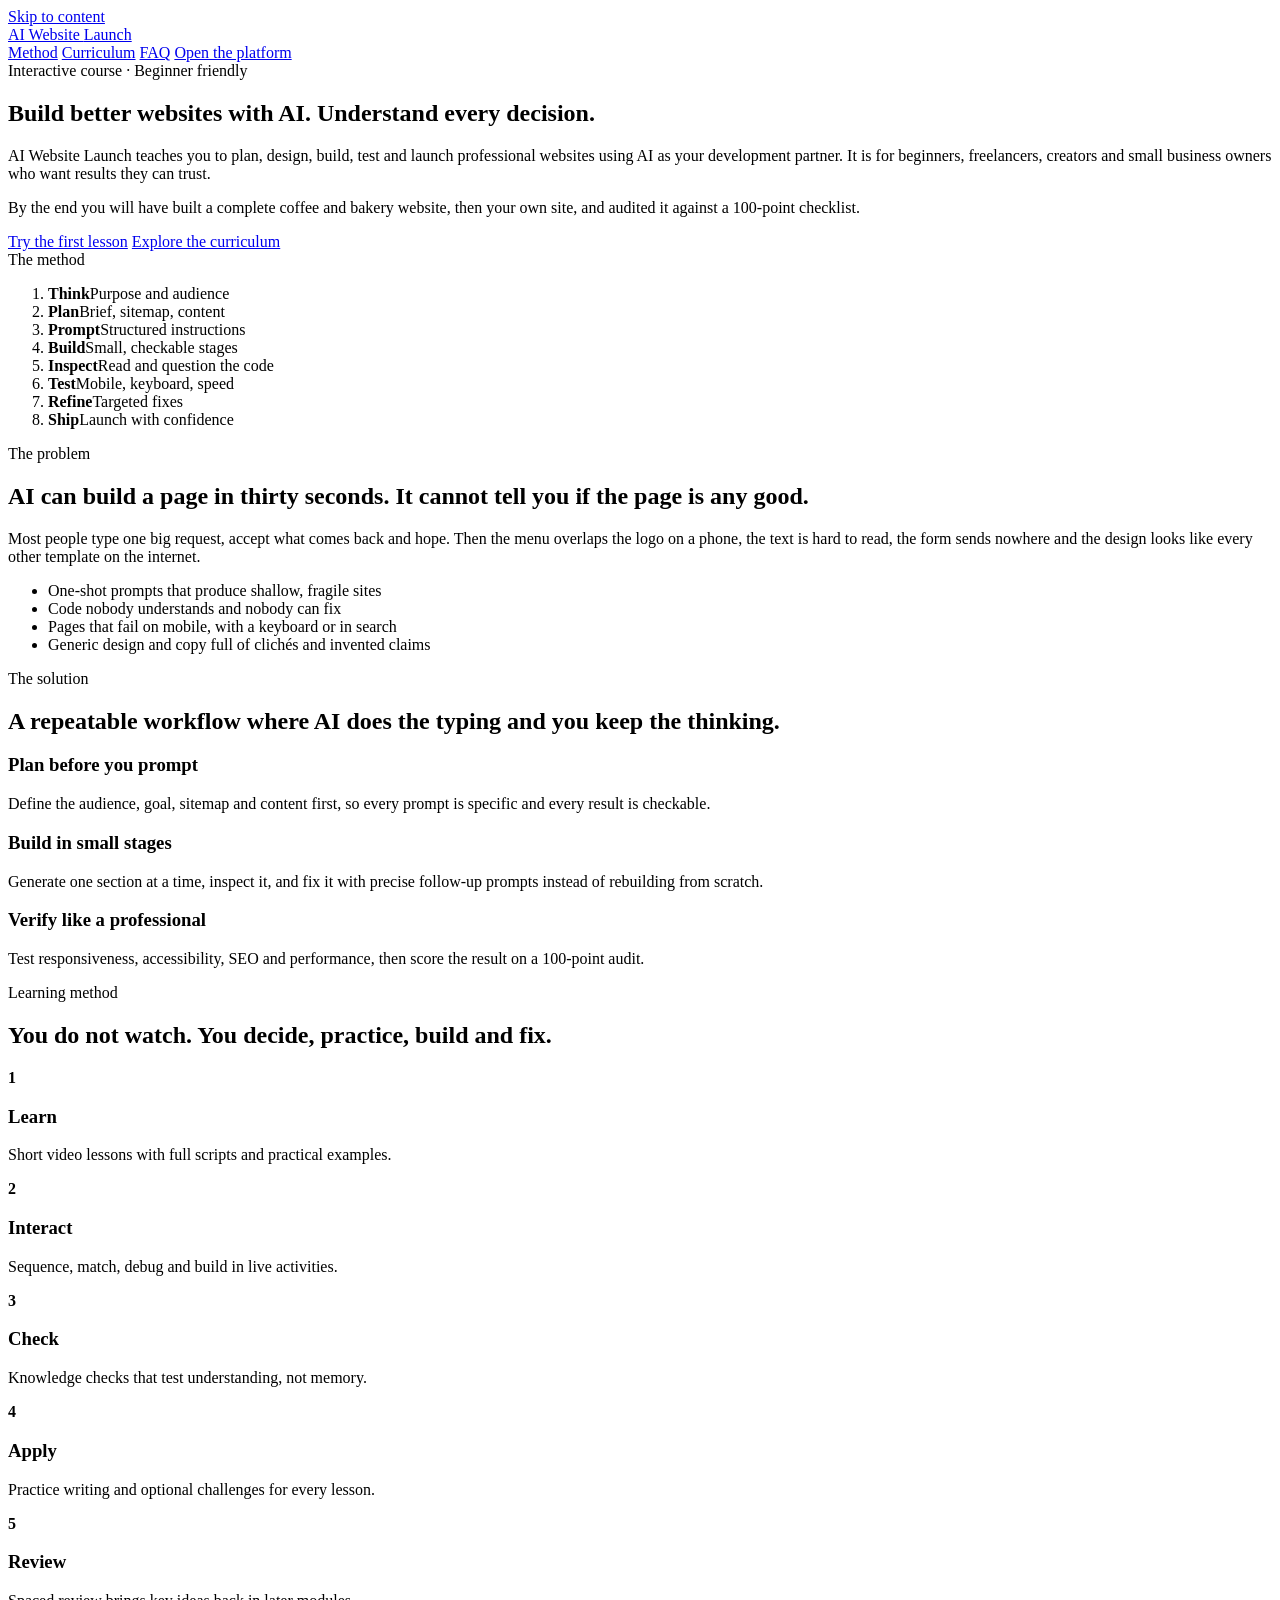
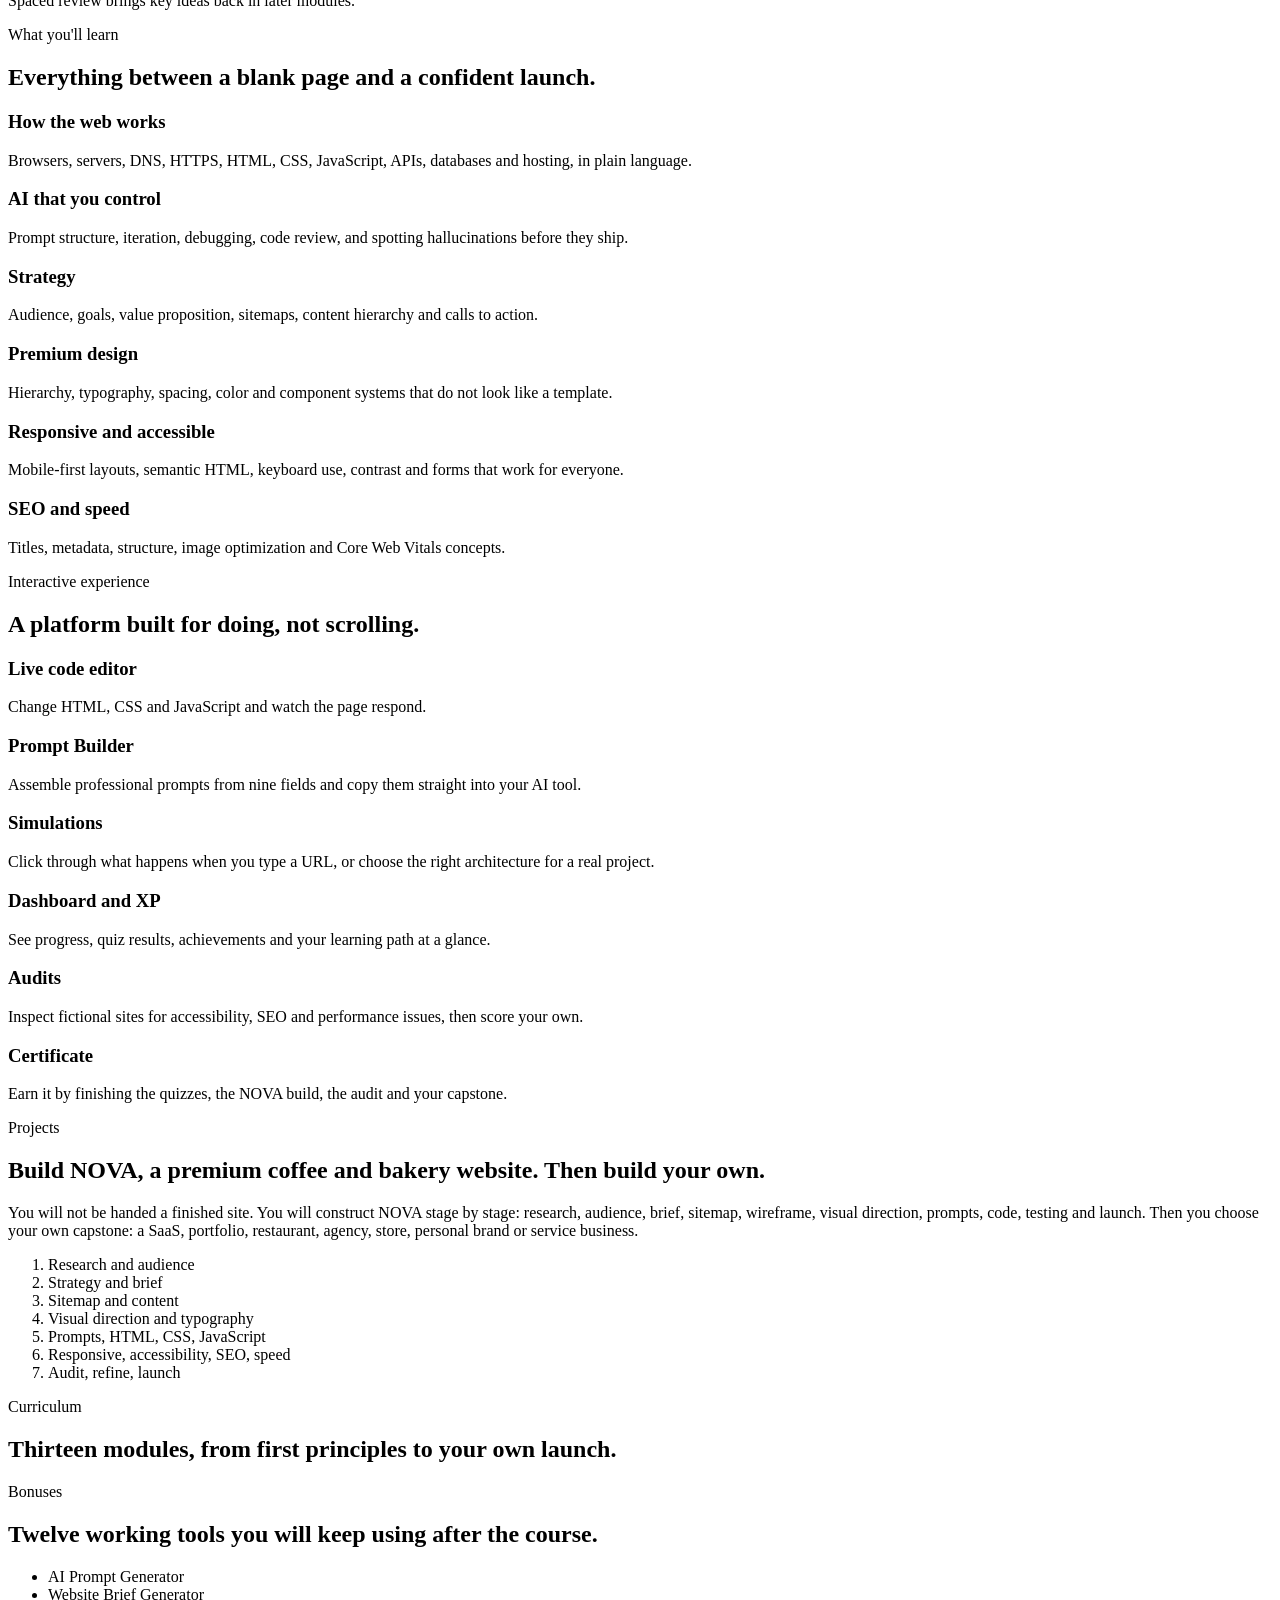
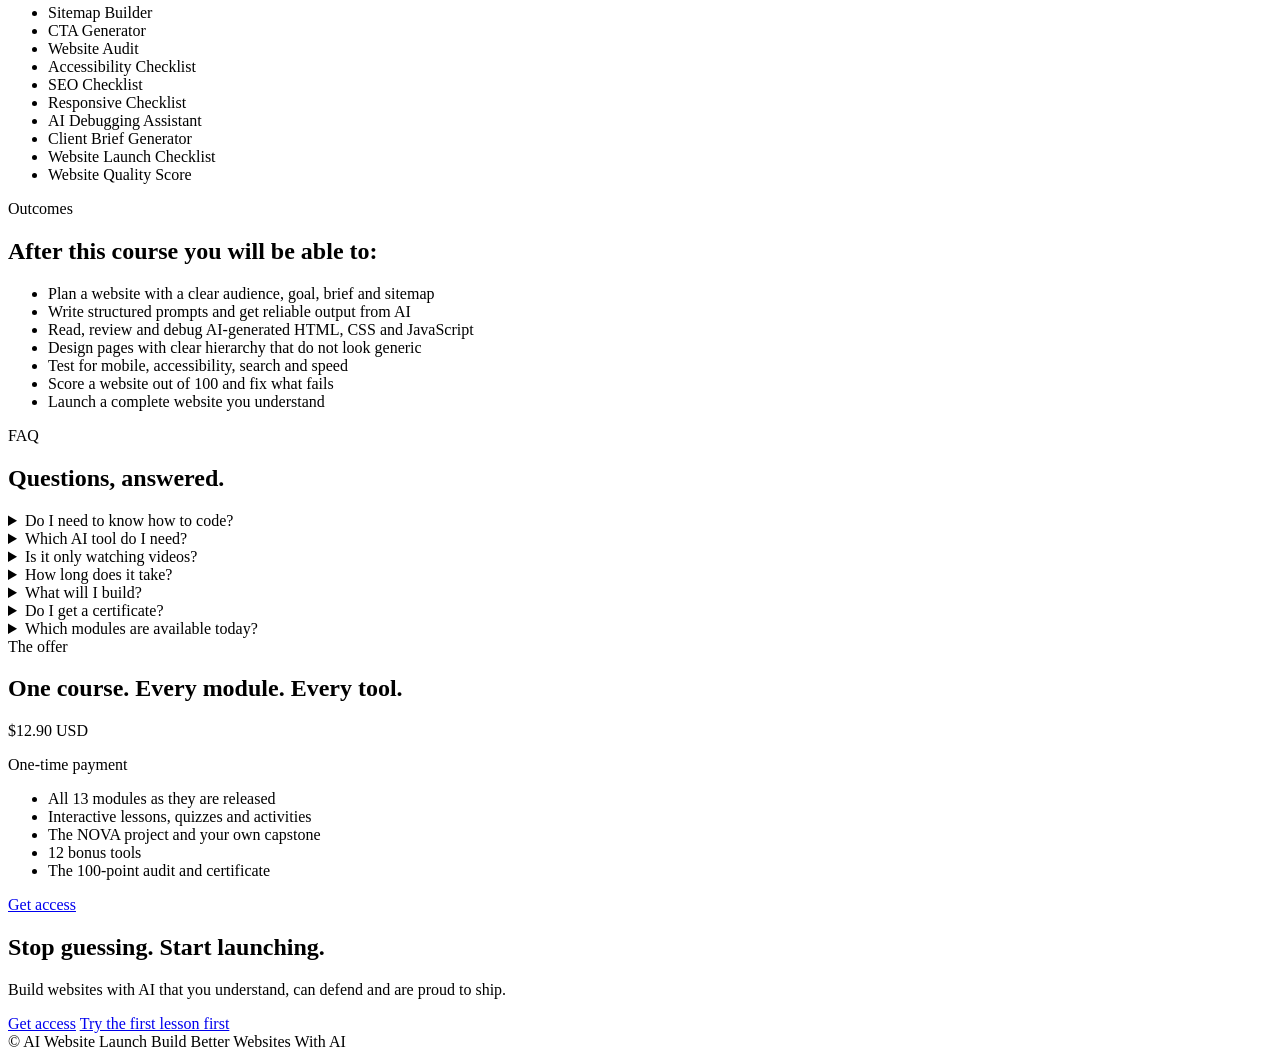
==== index.html @ 51cbdf43 "Add files via upload" ====
<!doctype html>
<html lang="en">
<head>
  <meta charset="utf-8">
  <meta name="viewport" content="width=device-width, initial-scale=1">
  <title>AI Website Launch — Build Better Websites With AI</title>
  <meta name="description" content="An interactive, project-based course that teaches you to plan, design, build, test and launch professional websites using AI as your development partner.">
  <meta property="og:title" content="AI Website Launch — Build Better Websites With AI">
  <meta property="og:description" content="Learn a repeatable method for building real websites with AI. Interactive lessons, quizzes, tools and a capstone project.">
  <meta property="og:type" content="website">
  <link rel="preconnect" href="https://fonts.googleapis.com">
  <link rel="preconnect" href="https://fonts.gstatic.com" crossorigin>
  <link href="https://fonts.googleapis.com/css2?family=Fraunces:opsz,wght@9..144,500;9..144,600;9..144,700&family=Inter:wght@400;500;600;700&family=JetBrains+Mono:wght@400;500&display=swap" rel="stylesheet">
  <link rel="stylesheet" href="css/styles.css">
  <link rel="stylesheet" href="css/landing.css">
</head>
<body>
  <a href="#main" class="sr-only">Skip to content</a>
  <header class="top">
    <div class="wrap bar">
      <a href="#top" class="logo">AI Website <span>Launch</span></a>
      <nav aria-label="Main">
        <a href="#method">Method</a>
        <a href="#curriculum">Curriculum</a>
        <a href="#faq">FAQ</a>
        <a class="btn btn-sm" href="app.html">Open the platform</a>
      </nav>
    </div>
  </header>

  <main id="main">
    <!-- HERO -->
    <section class="hero" id="top">
      <div class="wrap hero-grid">
        <div>
          <span class="eyebrow">Interactive course · Beginner friendly</span>
          <h1>Build better websites with AI. Understand every decision.</h1>
          <p class="lead">AI Website Launch teaches you to plan, design, build, test and launch professional websites using AI as your development partner. It is for beginners, freelancers, creators and small business owners who want results they can trust.</p>
          <p class="built">By the end you will have built a complete coffee and bakery website, then your own site, and audited it against a 100-point checklist.</p>
          <div class="cta-row">
            <a class="btn btn-primary" href="app.html#/lesson/m0l1">Try the first lesson</a>
            <a class="btn" href="#curriculum">Explore the curriculum</a>
          </div>
        </div>
        <aside class="method-card" aria-label="The AI Website Launch method">
          <span class="eyebrow">The method</span>
          <ol>
            <li><b>Think</b><span>Purpose and audience</span></li>
            <li><b>Plan</b><span>Brief, sitemap, content</span></li>
            <li><b>Prompt</b><span>Structured instructions</span></li>
            <li><b>Build</b><span>Small, checkable stages</span></li>
            <li><b>Inspect</b><span>Read and question the code</span></li>
            <li><b>Test</b><span>Mobile, keyboard, speed</span></li>
            <li><b>Refine</b><span>Targeted fixes</span></li>
            <li><b>Ship</b><span>Launch with confidence</span></li>
          </ol>
        </aside>
      </div>
    </section>

    <!-- PROBLEM -->
    <section class="sec alt" id="problem">
      <div class="wrap narrow">
        <span class="eyebrow">The problem</span>
        <h2>AI can build a page in thirty seconds. It cannot tell you if the page is any good.</h2>
        <p>Most people type one big request, accept what comes back and hope. Then the menu overlaps the logo on a phone, the text is hard to read, the form sends nowhere and the design looks like every other template on the internet.</p>
        <ul class="ticks bad">
          <li>One-shot prompts that produce shallow, fragile sites</li>
          <li>Code nobody understands and nobody can fix</li>
          <li>Pages that fail on mobile, with a keyboard or in search</li>
          <li>Generic design and copy full of clichés and invented claims</li>
        </ul>
      </div>
    </section>

    <!-- SOLUTION -->
    <section class="sec" id="solution">
      <div class="wrap">
        <span class="eyebrow">The solution</span>
        <h2>A repeatable workflow where AI does the typing and you keep the thinking.</h2>
        <div class="cols3">
          <article class="card"><h3>Plan before you prompt</h3><p>Define the audience, goal, sitemap and content first, so every prompt is specific and every result is checkable.</p></article>
          <article class="card"><h3>Build in small stages</h3><p>Generate one section at a time, inspect it, and fix it with precise follow-up prompts instead of rebuilding from scratch.</p></article>
          <article class="card"><h3>Verify like a professional</h3><p>Test responsiveness, accessibility, SEO and performance, then score the result on a 100-point audit.</p></article>
        </div>
      </div>
    </section>

    <!-- LEARNING METHOD -->
    <section class="sec alt" id="method">
      <div class="wrap">
        <span class="eyebrow">Learning method</span>
        <h2>You do not watch. You decide, practice, build and fix.</h2>
        <div class="steps">
          <div><b>1</b><h3>Learn</h3><p>Short video lessons with full scripts and practical examples.</p></div>
          <div><b>2</b><h3>Interact</h3><p>Sequence, match, debug and build in live activities.</p></div>
          <div><b>3</b><h3>Check</h3><p>Knowledge checks that test understanding, not memory.</p></div>
          <div><b>4</b><h3>Apply</h3><p>Practice writing and optional challenges for every lesson.</p></div>
          <div><b>5</b><h3>Review</h3><p>Spaced review brings key ideas back in later modules.</p></div>
        </div>
      </div>
    </section>

    <!-- WHAT YOU'LL LEARN -->
    <section class="sec" id="learn">
      <div class="wrap">
        <span class="eyebrow">What you'll learn</span>
        <h2>Everything between a blank page and a confident launch.</h2>
        <div class="cols3 learn">
          <div><h3>How the web works</h3><p>Browsers, servers, DNS, HTTPS, HTML, CSS, JavaScript, APIs, databases and hosting, in plain language.</p></div>
          <div><h3>AI that you control</h3><p>Prompt structure, iteration, debugging, code review, and spotting hallucinations before they ship.</p></div>
          <div><h3>Strategy</h3><p>Audience, goals, value proposition, sitemaps, content hierarchy and calls to action.</p></div>
          <div><h3>Premium design</h3><p>Hierarchy, typography, spacing, color and component systems that do not look like a template.</p></div>
          <div><h3>Responsive and accessible</h3><p>Mobile-first layouts, semantic HTML, keyboard use, contrast and forms that work for everyone.</p></div>
          <div><h3>SEO and speed</h3><p>Titles, metadata, structure, image optimization and Core Web Vitals concepts.</p></div>
        </div>
      </div>
    </section>

    <!-- INTERACTIVE EXPERIENCE -->
    <section class="sec dark" id="interactive">
      <div class="wrap">
        <span class="eyebrow">Interactive experience</span>
        <h2>A platform built for doing, not scrolling.</h2>
        <div class="cols3">
          <div class="dcard"><h3>Live code editor</h3><p>Change HTML, CSS and JavaScript and watch the page respond.</p></div>
          <div class="dcard"><h3>Prompt Builder</h3><p>Assemble professional prompts from nine fields and copy them straight into your AI tool.</p></div>
          <div class="dcard"><h3>Simulations</h3><p>Click through what happens when you type a URL, or choose the right architecture for a real project.</p></div>
          <div class="dcard"><h3>Dashboard and XP</h3><p>See progress, quiz results, achievements and your learning path at a glance.</p></div>
          <div class="dcard"><h3>Audits</h3><p>Inspect fictional sites for accessibility, SEO and performance issues, then score your own.</p></div>
          <div class="dcard"><h3>Certificate</h3><p>Earn it by finishing the quizzes, the NOVA build, the audit and your capstone.</p></div>
        </div>
      </div>
    </section>

    <!-- PROJECTS -->
    <section class="sec" id="projects">
      <div class="wrap two">
        <div>
          <span class="eyebrow">Projects</span>
          <h2>Build NOVA, a premium coffee and bakery website. Then build your own.</h2>
          <p>You will not be handed a finished site. You will construct NOVA stage by stage: research, audience, brief, sitemap, wireframe, visual direction, prompts, code, testing and launch. Then you choose your own capstone: a SaaS, portfolio, restaurant, agency, store, personal brand or service business.</p>
        </div>
        <ol class="flow">
          <li>Research and audience</li><li>Strategy and brief</li><li>Sitemap and content</li><li>Visual direction and typography</li><li>Prompts, HTML, CSS, JavaScript</li><li>Responsive, accessibility, SEO, speed</li><li>Audit, refine, launch</li>
        </ol>
      </div>
    </section>

    <!-- CURRICULUM -->
    <section class="sec alt" id="curriculum">
      <div class="wrap narrow">
        <span class="eyebrow">Curriculum</span>
        <h2>Thirteen modules, from first principles to your own launch.</h2>
        <div id="curriculum-list"></div>
      </div>
    </section>

    <!-- BONUSES -->
    <section class="sec" id="bonuses">
      <div class="wrap">
        <span class="eyebrow">Bonuses</span>
        <h2>Twelve working tools you will keep using after the course.</h2>
        <ul class="chips">
          <li>AI Prompt Generator</li><li>Website Brief Generator</li><li>Sitemap Builder</li><li>CTA Generator</li><li>Website Audit</li><li>Accessibility Checklist</li><li>SEO Checklist</li><li>Responsive Checklist</li><li>AI Debugging Assistant</li><li>Client Brief Generator</li><li>Website Launch Checklist</li><li>Website Quality Score</li>
        </ul>
      </div>
    </section>

    <!-- OUTCOMES -->
    <section class="sec alt" id="outcomes">
      <div class="wrap narrow">
        <span class="eyebrow">Outcomes</span>
        <h2>After this course you will be able to:</h2>
        <ul class="ticks">
          <li>Plan a website with a clear audience, goal, brief and sitemap</li>
          <li>Write structured prompts and get reliable output from AI</li>
          <li>Read, review and debug AI-generated HTML, CSS and JavaScript</li>
          <li>Design pages with clear hierarchy that do not look generic</li>
          <li>Test for mobile, accessibility, search and speed</li>
          <li>Score a website out of 100 and fix what fails</li>
          <li>Launch a complete website you understand</li>
        </ul>
      </div>
    </section>

    <!-- FAQ -->
    <section class="sec" id="faq">
      <div class="wrap narrow">
        <span class="eyebrow">FAQ</span>
        <h2>Questions, answered.</h2>
        <details><summary>Do I need to know how to code?</summary><p>No. The course starts from first principles and explains HTML, CSS and JavaScript in plain language. You will learn enough to read and judge what AI produces.</p></details>
        <details><summary>Which AI tool do I need?</summary><p>The method works with any capable AI assistant. The prompts you build are tool-neutral, and you can copy them into whichever one you prefer.</p></details>
        <details><summary>Is it only watching videos?</summary><p>No. Every lesson includes an interactive activity, a knowledge check, a practice exercise and an optional challenge. A lesson is only complete when you have done the work.</p></details>
        <details><summary>How long does it take?</summary><p>Most lessons take 5 to 10 minutes, plus practice. Work at your own pace. Your progress is saved in your browser.</p></details>
        <details><summary>What will I build?</summary><p>A complete coffee and bakery website called NOVA, step by step, and then a website of your own choice as your capstone project.</p></details>
        <details><summary>Do I get a certificate?</summary><p>Yes. It unlocks after you finish the course, pass the module quizzes, complete the NOVA project, the 100-point audit and your capstone.</p></details>
        <details><summary>Which modules are available today?</summary><p>The platform currently includes Modules 00 to 02 with complete lessons, scripts, activities and quizzes, plus the Prompt Builder, Brief Generator and CTA Generator. Further modules are being released in order.</p></details>
      </div>
    </section>

    <!-- OFFER -->
    <section class="sec offer" id="offer">
      <div class="wrap narrow center">
        <span class="eyebrow">The offer</span>
        <h2>One course. Every module. Every tool.</h2>
        <div class="price-card">
          <div class="price" id="price">$12.90 USD</div>
          <p>One-time payment</p>
          <ul class="ticks">
            <li>All 13 modules as they are released</li>
            <li>Interactive lessons, quizzes and activities</li>
            <li>The NOVA project and your own capstone</li>
            <li>12 bonus tools</li>
            <li>The 100-point audit and certificate</li>
          </ul>
          <a class="btn btn-primary checkout" href="#" data-checkout>Get access</a>
        </div>
      </div>
    </section>

    <!-- FINAL CTA -->
    <section class="sec final">
      <div class="wrap narrow center">
        <h2>Stop guessing. Start launching.</h2>
        <p>Build websites with AI that you understand, can defend and are proud to ship.</p>
        <div class="cta-row center">
          <a class="btn btn-primary" href="#" data-checkout>Get access</a>
          <a class="btn" href="app.html#/lesson/m0l1">Try the first lesson first</a>
        </div>
      </div>
    </section>
  </main>

  <footer class="foot">
    <div class="wrap">
      <span>© <span id="yr"></span> AI Website Launch</span>
      <span>Build Better Websites With AI</span>
    </div>
  </footer>

  <script src="js/config.js"></script>
  <script src="js/curriculum.js"></script>
  <script src="js/landing.js"></script>
</body>
</html>
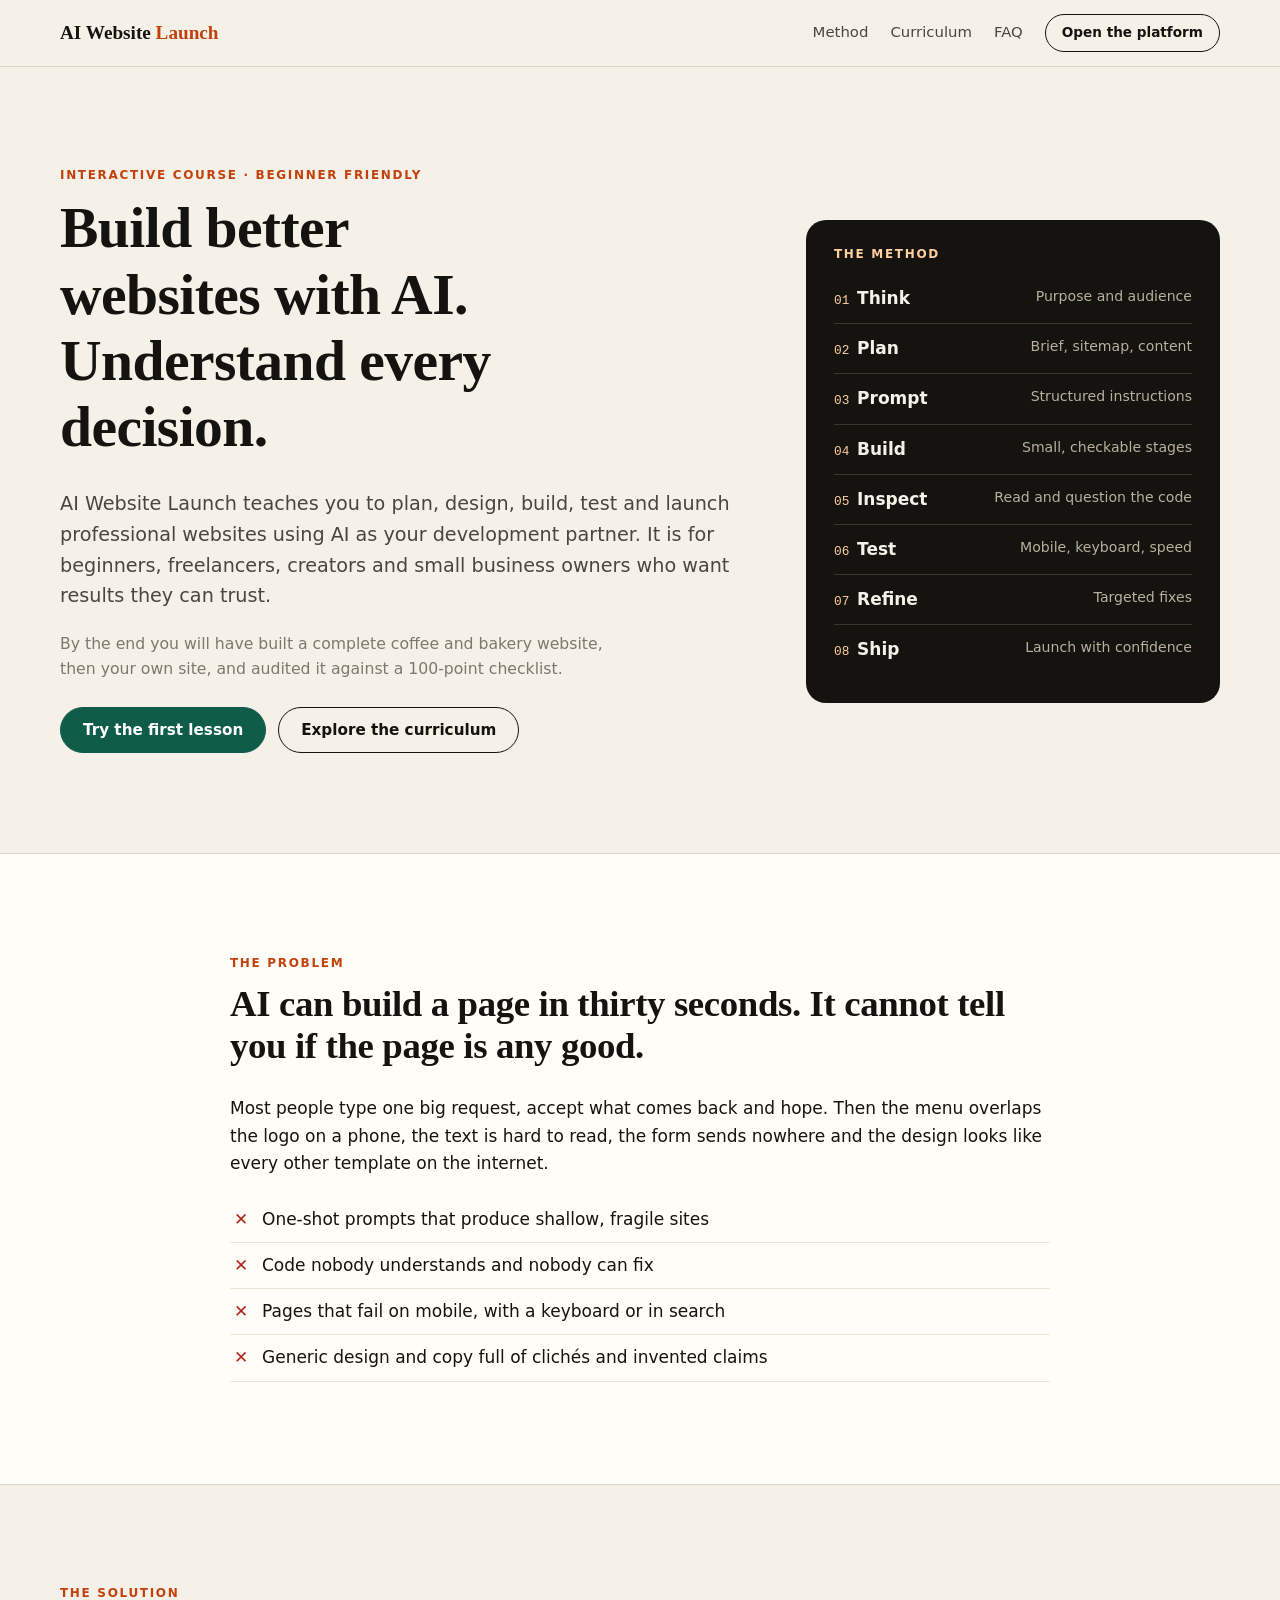
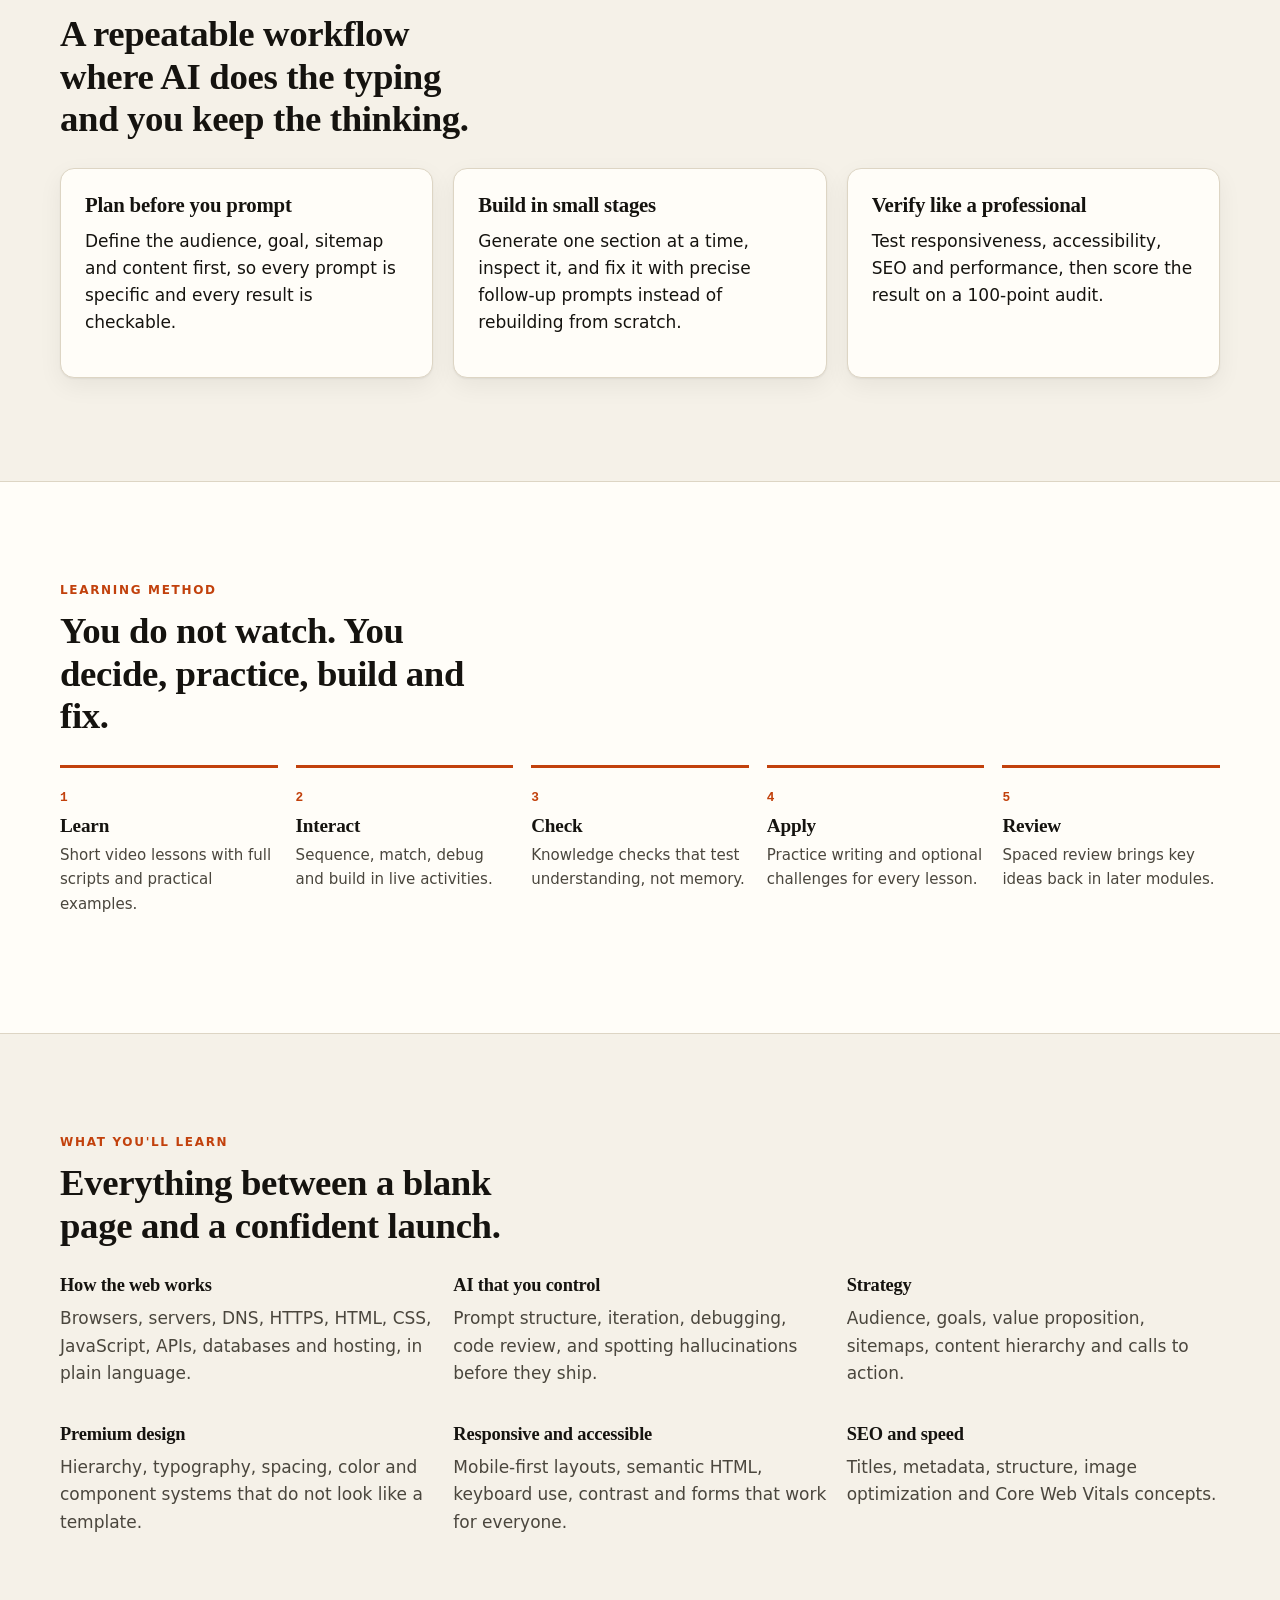
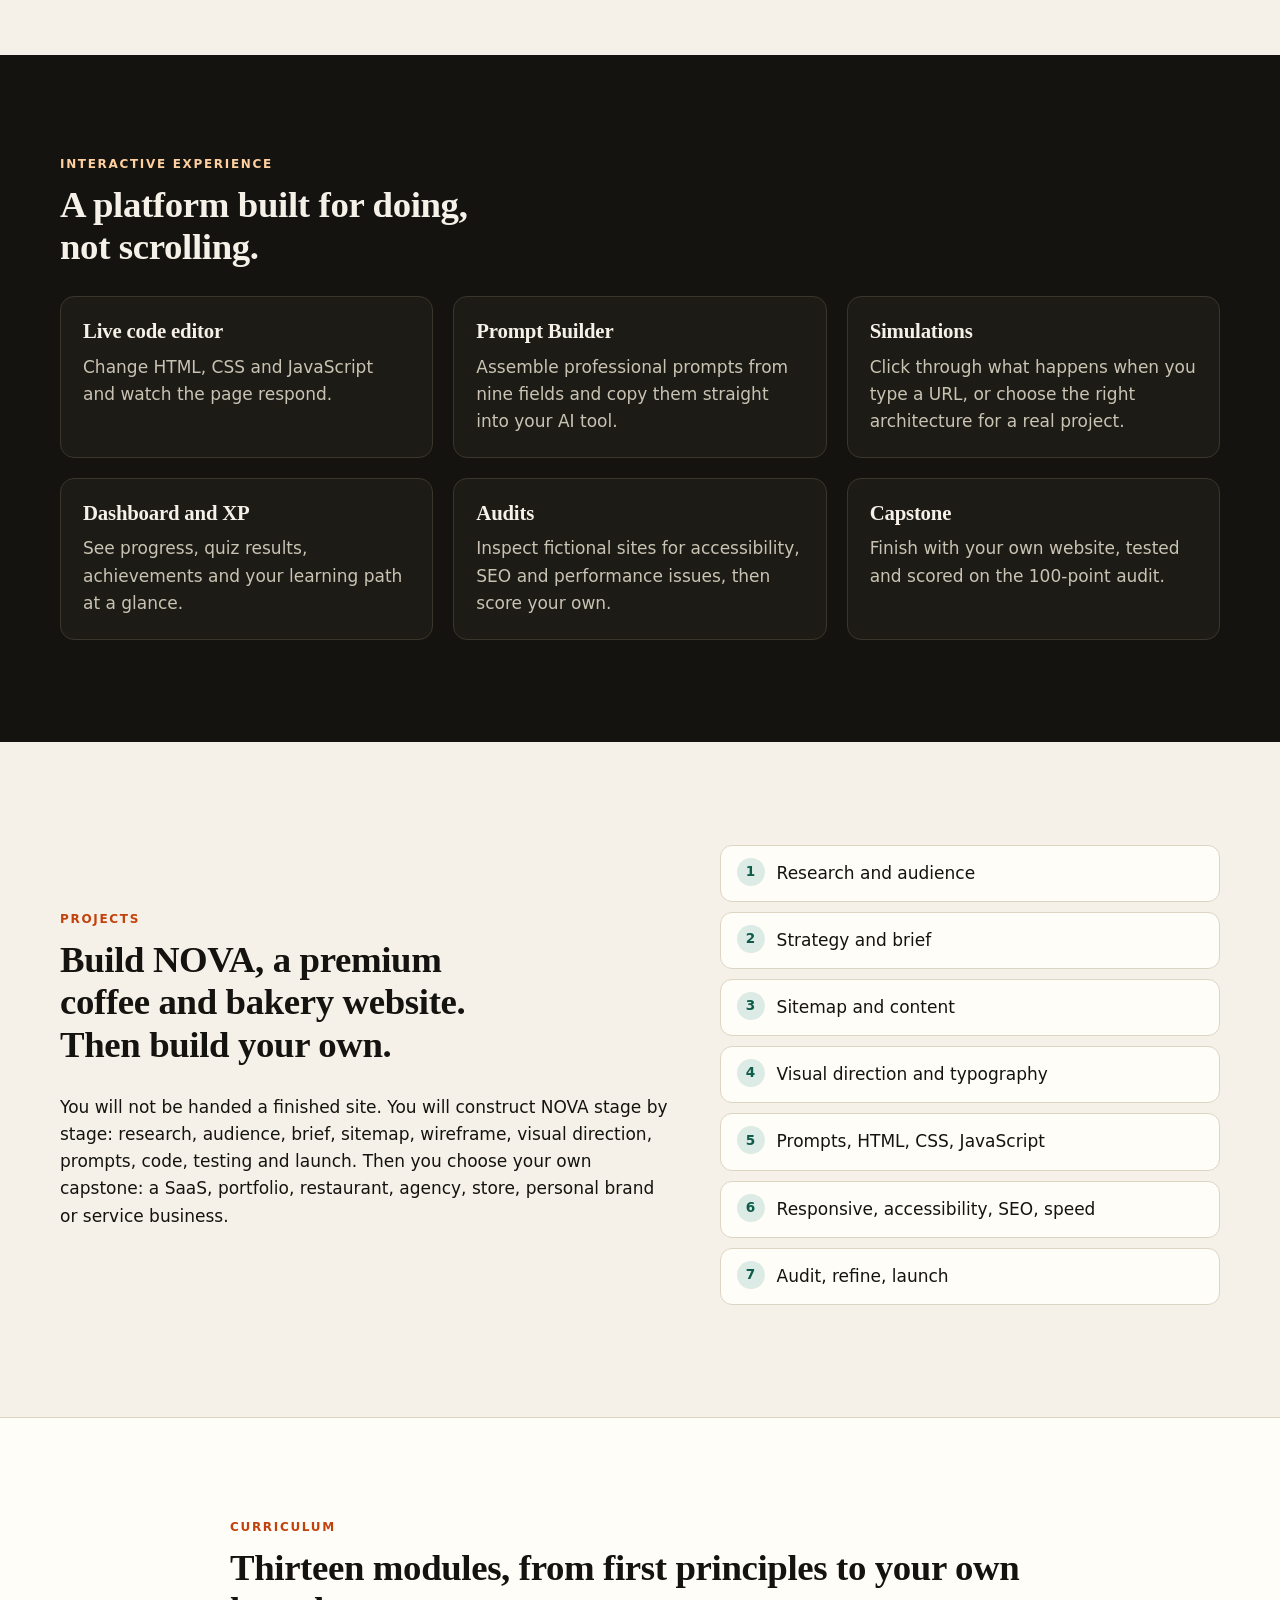
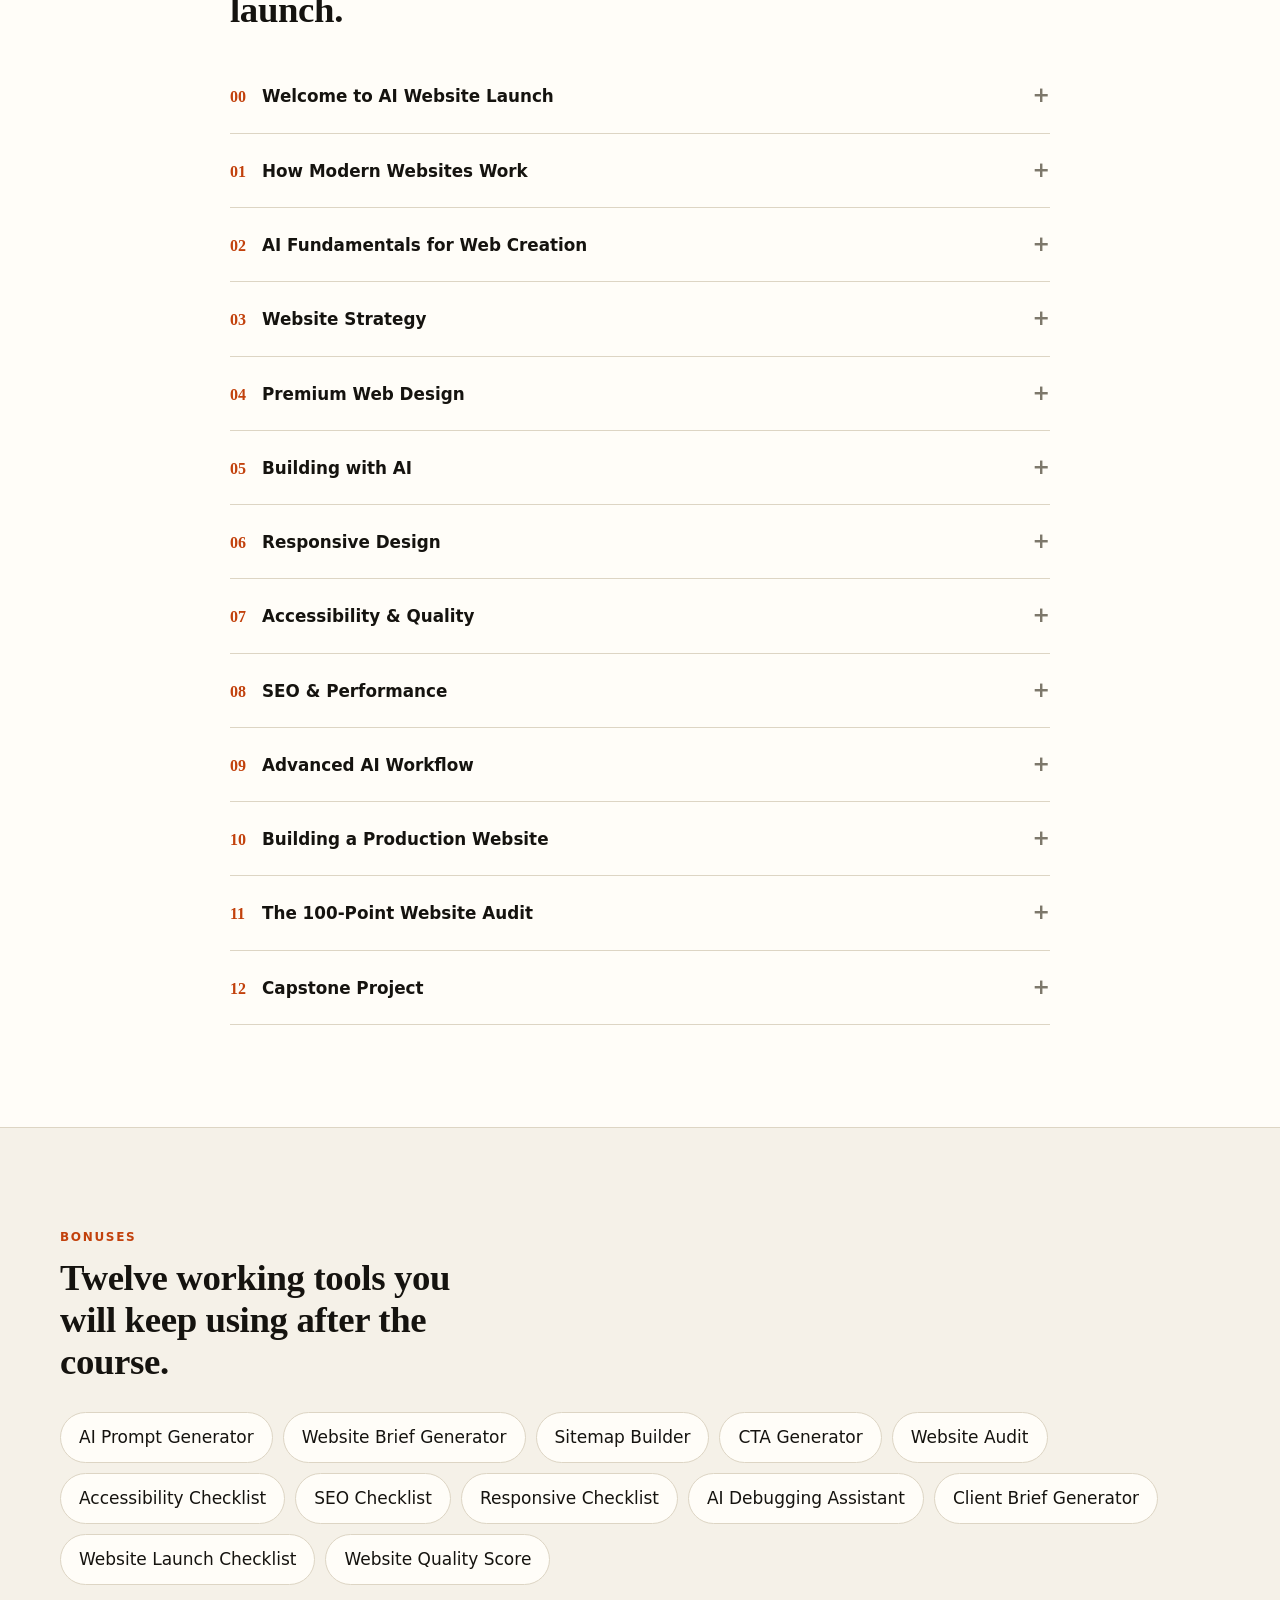
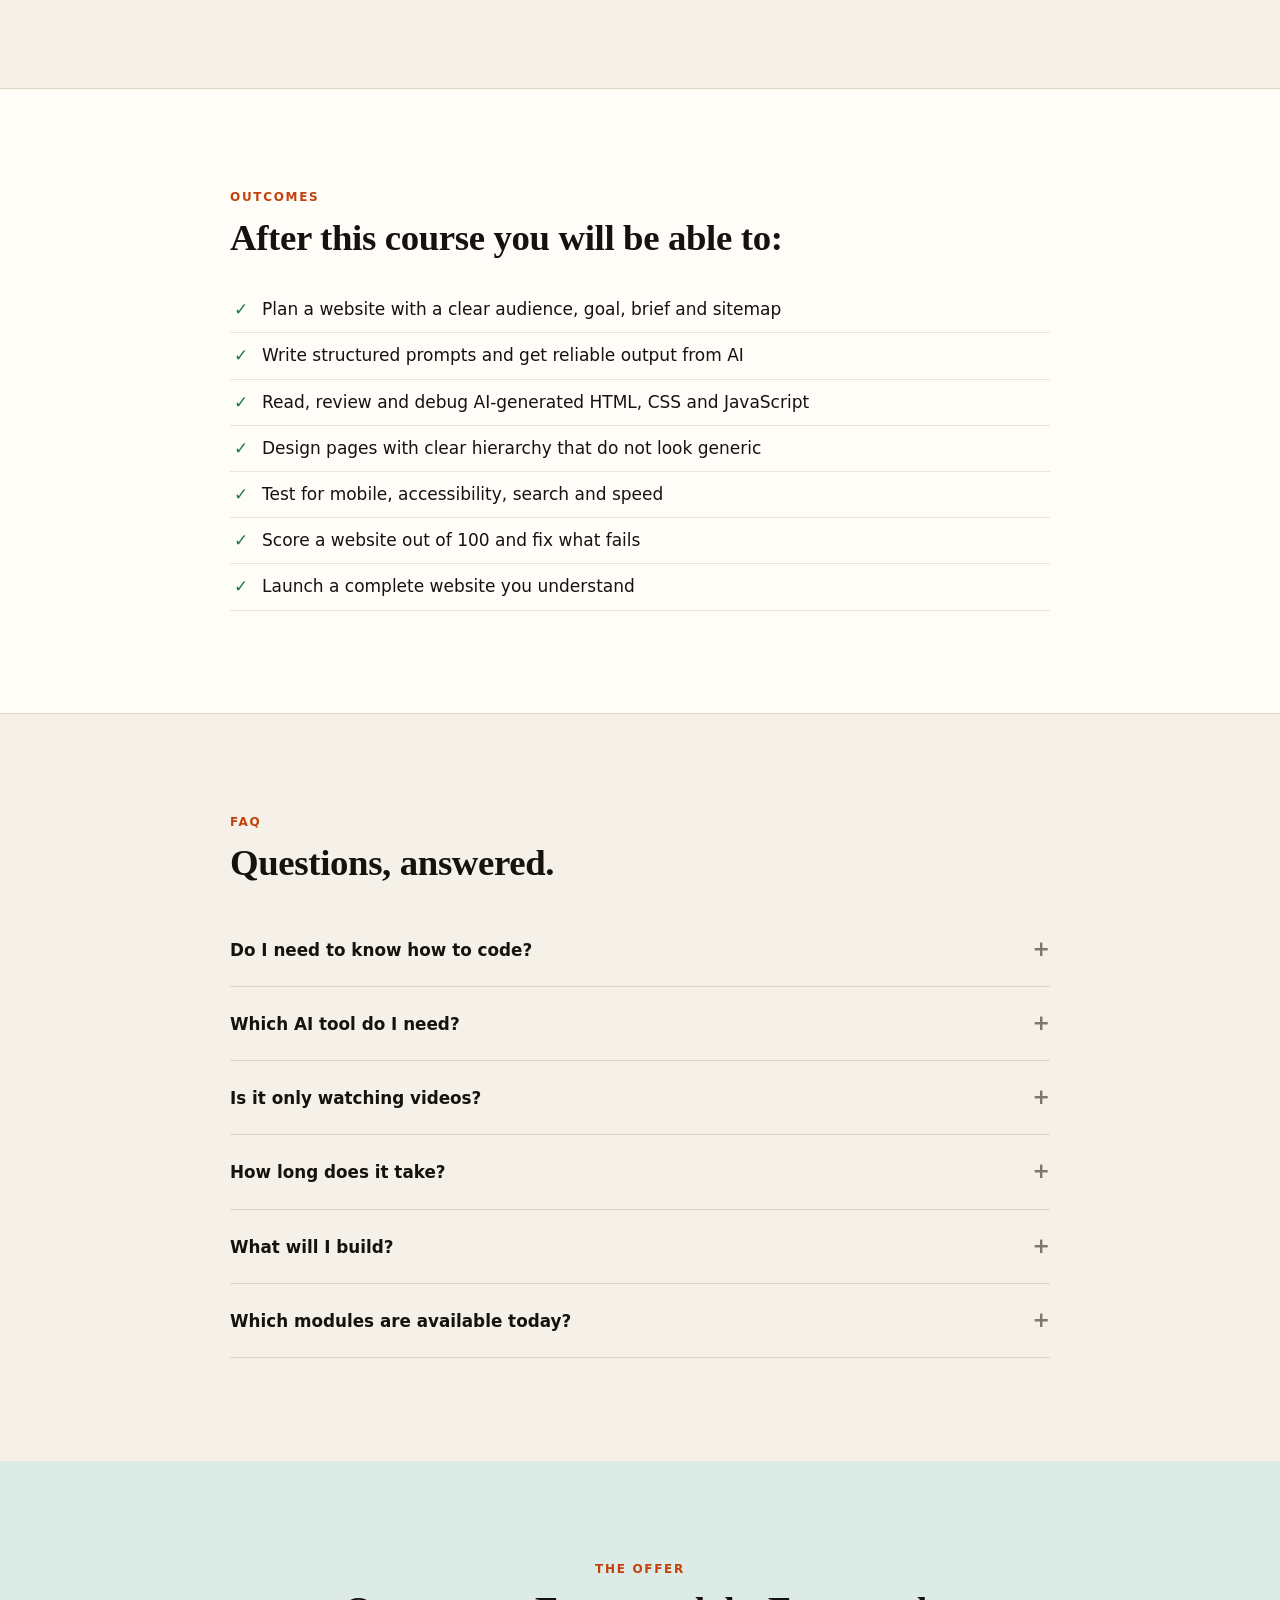
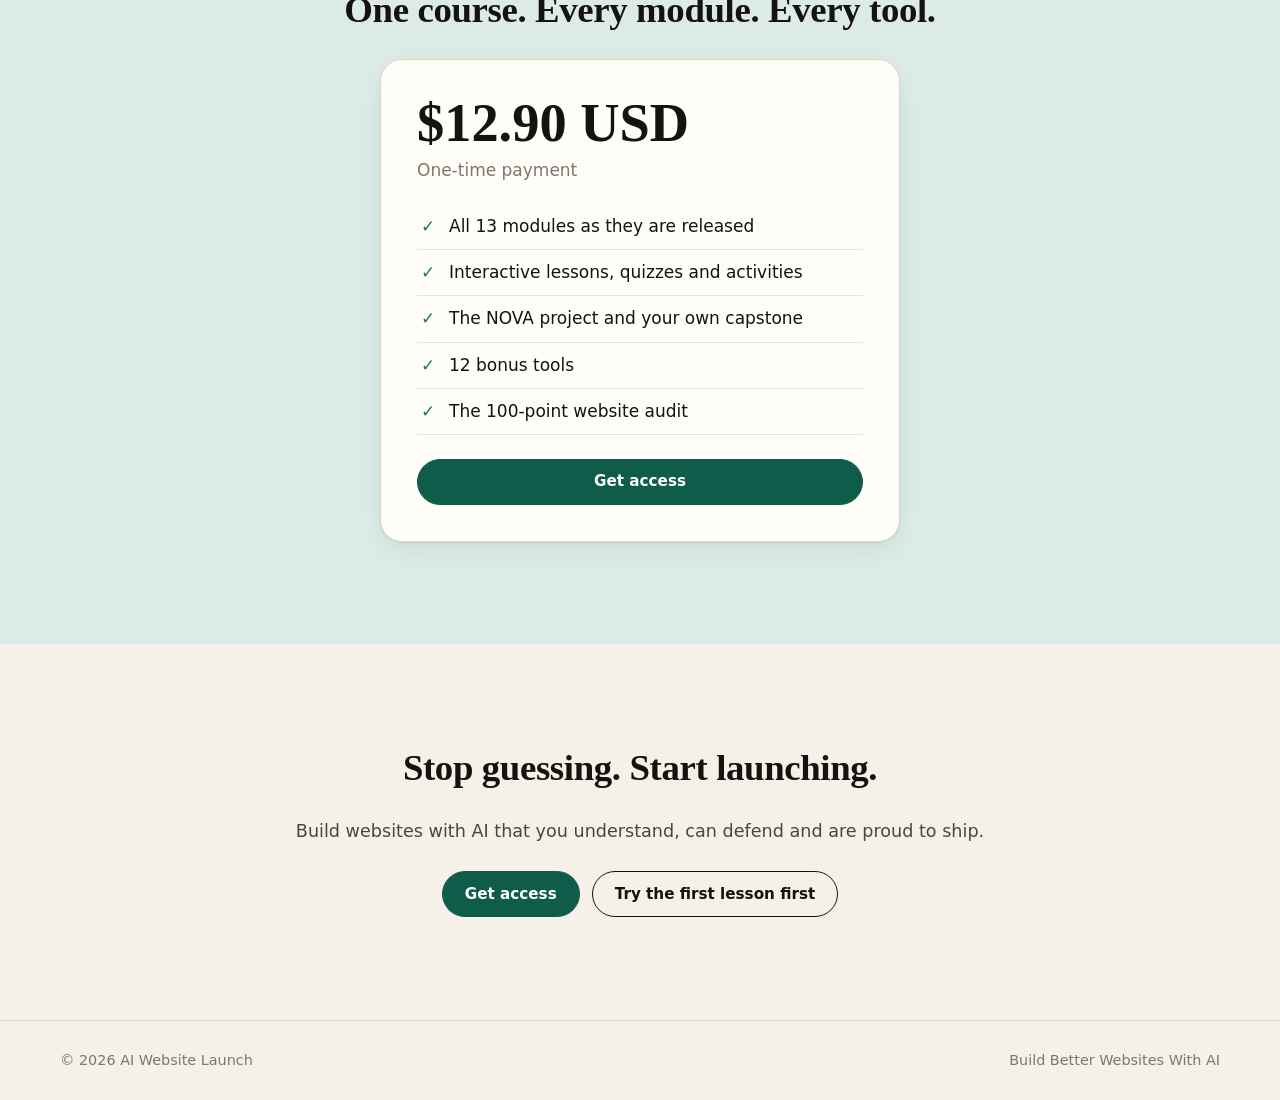
==== commit 81166f8e: "Add files via upload" ====
--- a/index.html
+++ b/index.html
@@ -128,7 +128,7 @@
           <div class="dcard"><h3>Simulations</h3><p>Click through what happens when you type a URL, or choose the right architecture for a real project.</p></div>
           <div class="dcard"><h3>Dashboard and XP</h3><p>See progress, quiz results, achievements and your learning path at a glance.</p></div>
           <div class="dcard"><h3>Audits</h3><p>Inspect fictional sites for accessibility, SEO and performance issues, then score your own.</p></div>
-          <div class="dcard"><h3>Certificate</h3><p>Earn it by finishing the quizzes, the NOVA build, the audit and your capstone.</p></div>
+          <div class="dcard"><h3>Capstone</h3><p>Finish with your own website, tested and scored on the 100-point audit.</p></div>
         </div>
       </div>
     </section>
@@ -194,7 +194,6 @@
         <details><summary>Is it only watching videos?</summary><p>No. Every lesson includes an interactive activity, a knowledge check, a practice exercise and an optional challenge. A lesson is only complete when you have done the work.</p></details>
         <details><summary>How long does it take?</summary><p>Most lessons take 5 to 10 minutes, plus practice. Work at your own pace. Your progress is saved in your browser.</p></details>
         <details><summary>What will I build?</summary><p>A complete coffee and bakery website called NOVA, step by step, and then a website of your own choice as your capstone project.</p></details>
-        <details><summary>Do I get a certificate?</summary><p>Yes. It unlocks after you finish the course, pass the module quizzes, complete the NOVA project, the 100-point audit and your capstone.</p></details>
         <details><summary>Which modules are available today?</summary><p>The platform currently includes Modules 00 to 02 with complete lessons, scripts, activities and quizzes, plus the Prompt Builder, Brief Generator and CTA Generator. Further modules are being released in order.</p></details>
       </div>
     </section>
@@ -212,7 +211,7 @@
             <li>Interactive lessons, quizzes and activities</li>
             <li>The NOVA project and your own capstone</li>
             <li>12 bonus tools</li>
-            <li>The 100-point audit and certificate</li>
+            <li>The 100-point website audit</li>
           </ul>
           <a class="btn btn-primary checkout" href="#" data-checkout>Get access</a>
         </div>
--- a/css/styles.css
+++ b/css/styles.css
@@ -0,0 +1,76 @@
+/* AI Website Launch — shared design tokens and base styles */
+:root {
+  --ink: #15130f;
+  --ink-2: #4a463d;
+  --ink-3: #7d786b;
+  --paper: #f5f1e8;
+  --card: #fffdf8;
+  --line: #ddd5c4;
+  --line-2: #ebe5d6;
+  --accent: #0f5c4a;
+  --accent-ink: #ffffff;
+  --accent-soft: #dcebe5;
+  --warm: #c2410c;
+  --warm-soft: #f9e2d4;
+  --good: #1f7a4d;
+  --good-soft: #dcefe3;
+  --bad: #b3261e;
+  --bad-soft: #f8dcd8;
+  --radius: 14px;
+  --radius-sm: 8px;
+  --shadow: 0 1px 2px rgba(21,19,15,.06), 0 8px 24px rgba(21,19,15,.06);
+  --serif: "Fraunces", "Iowan Old Style", Georgia, serif;
+  --sans: "Inter", system-ui, -apple-system, "Segoe UI", Roboto, sans-serif;
+  --mono: "JetBrains Mono", ui-monospace, SFMono-Regular, Menlo, monospace;
+}
+@media (prefers-color-scheme: dark) {
+  :root:not([data-theme="light"]) {
+    --ink: #f2eee4; --ink-2: #c9c3b3; --ink-3: #958f7f;
+    --paper: #14130f; --card: #1d1b16; --line: #3a362c; --line-2: #2a271f;
+    --accent: #4fb596; --accent-ink: #0b1a15; --accent-soft: #173a30;
+    --warm: #f08a55; --warm-soft: #3b2417;
+    --good: #5cc18b; --good-soft: #17301f;
+    --bad: #f08278; --bad-soft: #3b1a17;
+    --shadow: 0 1px 2px rgba(0,0,0,.4), 0 8px 24px rgba(0,0,0,.35);
+  }
+}
+*, *::before, *::after { box-sizing: border-box; }
+html { -webkit-text-size-adjust: 100%; scroll-behavior: smooth; }
+body {
+  margin: 0; background: var(--paper); color: var(--ink);
+  font-family: var(--sans); font-size: 17px; line-height: 1.6;
+  -webkit-font-smoothing: antialiased;
+}
+img, svg { max-width: 100%; }
+h1, h2, h3, h4 { font-family: var(--serif); line-height: 1.15; letter-spacing: -0.01em; margin: 0 0 .5em; font-weight: 600; }
+h1 { font-size: clamp(2rem, 4vw + 1rem, 3.6rem); }
+h2 { font-size: clamp(1.5rem, 2vw + 1rem, 2.3rem); }
+h3 { font-size: 1.3rem; }
+h4 { font-size: 1.05rem; }
+p { margin: 0 0 1em; }
+a { color: var(--accent); text-underline-offset: 3px; }
+code { font-family: var(--mono); font-size: .88em; background: var(--line-2); padding: .12em .4em; border-radius: 5px; }
+pre {
+  font-family: var(--mono); font-size: .86rem; line-height: 1.55; background: #1b1914; color: #f2eee4;
+  padding: 16px 18px; border-radius: var(--radius-sm); overflow-x: auto; margin: 0 0 1em;
+}
+pre code { background: none; padding: 0; color: inherit; font-size: inherit; }
+:focus-visible { outline: 3px solid var(--warm); outline-offset: 2px; border-radius: 4px; }
+.sr-only { position: absolute; width: 1px; height: 1px; overflow: hidden; clip: rect(0 0 0 0); white-space: nowrap; }
+
+.btn {
+  display: inline-flex; align-items: center; justify-content: center; gap: .5em;
+  font: 600 .95rem/1 var(--sans); padding: 14px 22px; min-height: 46px;
+  border-radius: 999px; border: 1.5px solid var(--ink); background: transparent; color: var(--ink);
+  cursor: pointer; text-decoration: none; transition: transform .15s ease, background .15s ease, color .15s ease;
+}
+.btn:hover { transform: translateY(-1px); }
+.btn:disabled { opacity: .45; cursor: not-allowed; transform: none; }
+.btn-primary { background: var(--accent); border-color: var(--accent); color: var(--accent-ink); }
+.btn-dark { background: var(--ink); color: var(--paper); }
+.btn-sm { padding: 9px 16px; min-height: 38px; font-size: .85rem; }
+.eyebrow { font: 600 .75rem/1 var(--sans); letter-spacing: .14em; text-transform: uppercase; color: var(--warm); margin-bottom: 14px; display: block; }
+
+@media (prefers-reduced-motion: reduce) {
+  * { animation: none !important; transition: none !important; scroll-behavior: auto !important; }
+}
--- a/css/landing.css
+++ b/css/landing.css
@@ -0,0 +1,83 @@
+.wrap { width: min(1160px, 100% - 40px); margin-inline: auto; }
+.wrap.narrow { width: min(820px, 100% - 40px); }
+.wrap.two { display: grid; grid-template-columns: 1.1fr .9fr; gap: 48px; align-items: center; }
+.center { text-align: center; }
+.top { position: sticky; top: 0; z-index: 30; background: color-mix(in srgb, var(--paper) 92%, transparent); backdrop-filter: blur(8px); border-bottom: 1px solid var(--line); }
+.top .bar { display: flex; justify-content: space-between; align-items: center; height: 66px; }
+.logo { font-family: var(--serif); font-weight: 700; font-size: 1.2rem; color: var(--ink); text-decoration: none; }
+.logo span { color: var(--warm); }
+.top nav { display: flex; align-items: center; gap: 22px; }
+.top nav a:not(.btn) { color: var(--ink-2); text-decoration: none; font-size: .93rem; font-weight: 500; }
+.top nav a:not(.btn):hover { color: var(--ink); }
+.hero { padding: clamp(48px, 8vw, 110px) 0 clamp(56px, 8vw, 100px); }
+.hero-grid { display: grid; grid-template-columns: 1.25fr .75fr; gap: 56px; align-items: center; }
+.hero h1 { max-width: 15ch; }
+.lead { font-size: 1.2rem; color: var(--ink-2); max-width: 56ch; }
+.built { color: var(--ink-3); max-width: 56ch; font-size: .98rem; }
+.cta-row { display: flex; flex-wrap: wrap; gap: 12px; margin-top: 26px; }
+.cta-row.center { justify-content: center; }
+.method-card { background: var(--ink); color: var(--paper); border-radius: 20px; padding: 28px; }
+.method-card .eyebrow { color: #ffcf9f; }
+.method-card ol { list-style: none; margin: 0; padding: 0; counter-reset: m; }
+.method-card li { display: flex; justify-content: space-between; gap: 12px; padding: 11px 0; border-bottom: 1px solid #3a362c; counter-increment: m; }
+.method-card li:last-child { border: 0; }
+.method-card li b::before { content: counter(m, decimal-leading-zero) "  "; color: #ffcf9f; font: 500 .8rem var(--mono); }
+.method-card li span { color: #b8b19d; font-size: .88rem; text-align: right; }
+.sec { padding: clamp(56px, 8vw, 104px) 0; }
+.sec.alt { background: var(--card); border-block: 1px solid var(--line); }
+.sec.dark { background: var(--ink); color: var(--paper); }
+.sec.dark h2, .sec.dark h3 { color: var(--paper); }
+.sec.dark .eyebrow { color: #ffcf9f; }
+.sec h2 { max-width: 24ch; margin-bottom: 28px; }
+.wrap.narrow h2 { max-width: none; }
+.cols3 { display: grid; grid-template-columns: repeat(3, 1fr); gap: 20px; }
+.card { background: var(--card); border: 1px solid var(--line); border-radius: var(--radius); padding: 24px; box-shadow: var(--shadow); }
+.alt .card { background: var(--paper); }
+.dcard { border: 1px solid #3a362c; border-radius: var(--radius); padding: 22px; background: #1d1b16; }
+.dcard p { color: #c9c3b3; margin: 0; }
+.learn h3 { font-size: 1.15rem; }
+.learn p { color: var(--ink-2); }
+.steps { display: grid; grid-template-columns: repeat(5, 1fr); gap: 18px; }
+.steps > div { border-top: 3px solid var(--warm); padding-top: 14px; }
+.steps b { font: 600 .8rem var(--mono); color: var(--warm); }
+.steps h3 { font-size: 1.2rem; margin: 6px 0; }
+.steps p { color: var(--ink-2); font-size: .94rem; }
+.ticks { list-style: none; padding: 0; margin: 20px 0 0; }
+.ticks li { padding: 9px 0 9px 32px; position: relative; border-bottom: 1px solid var(--line-2); }
+.ticks li::before { content: "✓"; position: absolute; left: 4px; color: var(--good); font-weight: 700; }
+.ticks.bad li::before { content: "✕"; color: var(--bad); }
+.flow { list-style: none; counter-reset: f; margin: 0; padding: 0; }
+.flow li { counter-increment: f; padding: 14px 16px 14px 56px; position: relative; background: var(--card); border: 1px solid var(--line); border-radius: 12px; margin-bottom: 10px; font-weight: 500; }
+.flow li::before { content: counter(f); position: absolute; left: 16px; top: 12px; width: 28px; height: 28px; border-radius: 50%; background: var(--accent-soft); color: var(--accent); display: grid; place-items: center; font-weight: 700; font-size: .85rem; }
+details { border-bottom: 1px solid var(--line); padding: 4px 0; }
+details summary { cursor: pointer; padding: 16px 0; font-weight: 600; font-size: 1.05rem; display: flex; gap: 16px; align-items: baseline; list-style: none; }
+details summary::-webkit-details-marker { display: none; }
+details summary::after { content: "+"; margin-left: auto; color: var(--ink-3); font-size: 1.3rem; }
+details[open] summary::after { content: "–"; }
+details p { color: var(--ink-2); margin: 0 0 16px; max-width: 64ch; }
+.mn { font: 600 1rem var(--serif); color: var(--warm); min-width: 2ch; }
+.chips { list-style: none; padding: 0; margin: 0; display: flex; flex-wrap: wrap; gap: 10px; }
+.chips li { border: 1px solid var(--line); background: var(--card); padding: 11px 18px; border-radius: 999px; font-weight: 500; }
+.offer { background: var(--accent-soft); }
+.price-card { background: var(--card); border: 1px solid var(--line); border-radius: 22px; padding: 36px; box-shadow: var(--shadow); text-align: left; max-width: 520px; margin: 0 auto; }
+.price { font-family: var(--serif); font-size: 3.4rem; font-weight: 600; line-height: 1; }
+.price-card > p { color: var(--ink-3); margin: 6px 0 0; }
+.price-card .btn { width: 100%; margin-top: 24px; }
+.final h2 { max-width: none; }
+.final p { color: var(--ink-2); font-size: 1.1rem; }
+.foot { border-top: 1px solid var(--line); padding: 28px 0; color: var(--ink-3); font-size: .9rem; }
+.foot .wrap { display: flex; justify-content: space-between; gap: 12px; flex-wrap: wrap; }
+
+@media (max-width: 1024px) {
+  .hero-grid, .wrap.two { grid-template-columns: 1fr; gap: 36px; }
+  .cols3 { grid-template-columns: repeat(2, 1fr); }
+  .steps { grid-template-columns: repeat(3, 1fr); }
+  .hero h1 { max-width: 18ch; }
+}
+@media (max-width: 640px) {
+  .top nav a:not(.btn) { display: none; }
+  .cols3, .steps { grid-template-columns: 1fr; }
+  .price-card { padding: 24px; }
+  .cta-row .btn { width: 100%; }
+  .price { font-size: 2.8rem; }
+}
